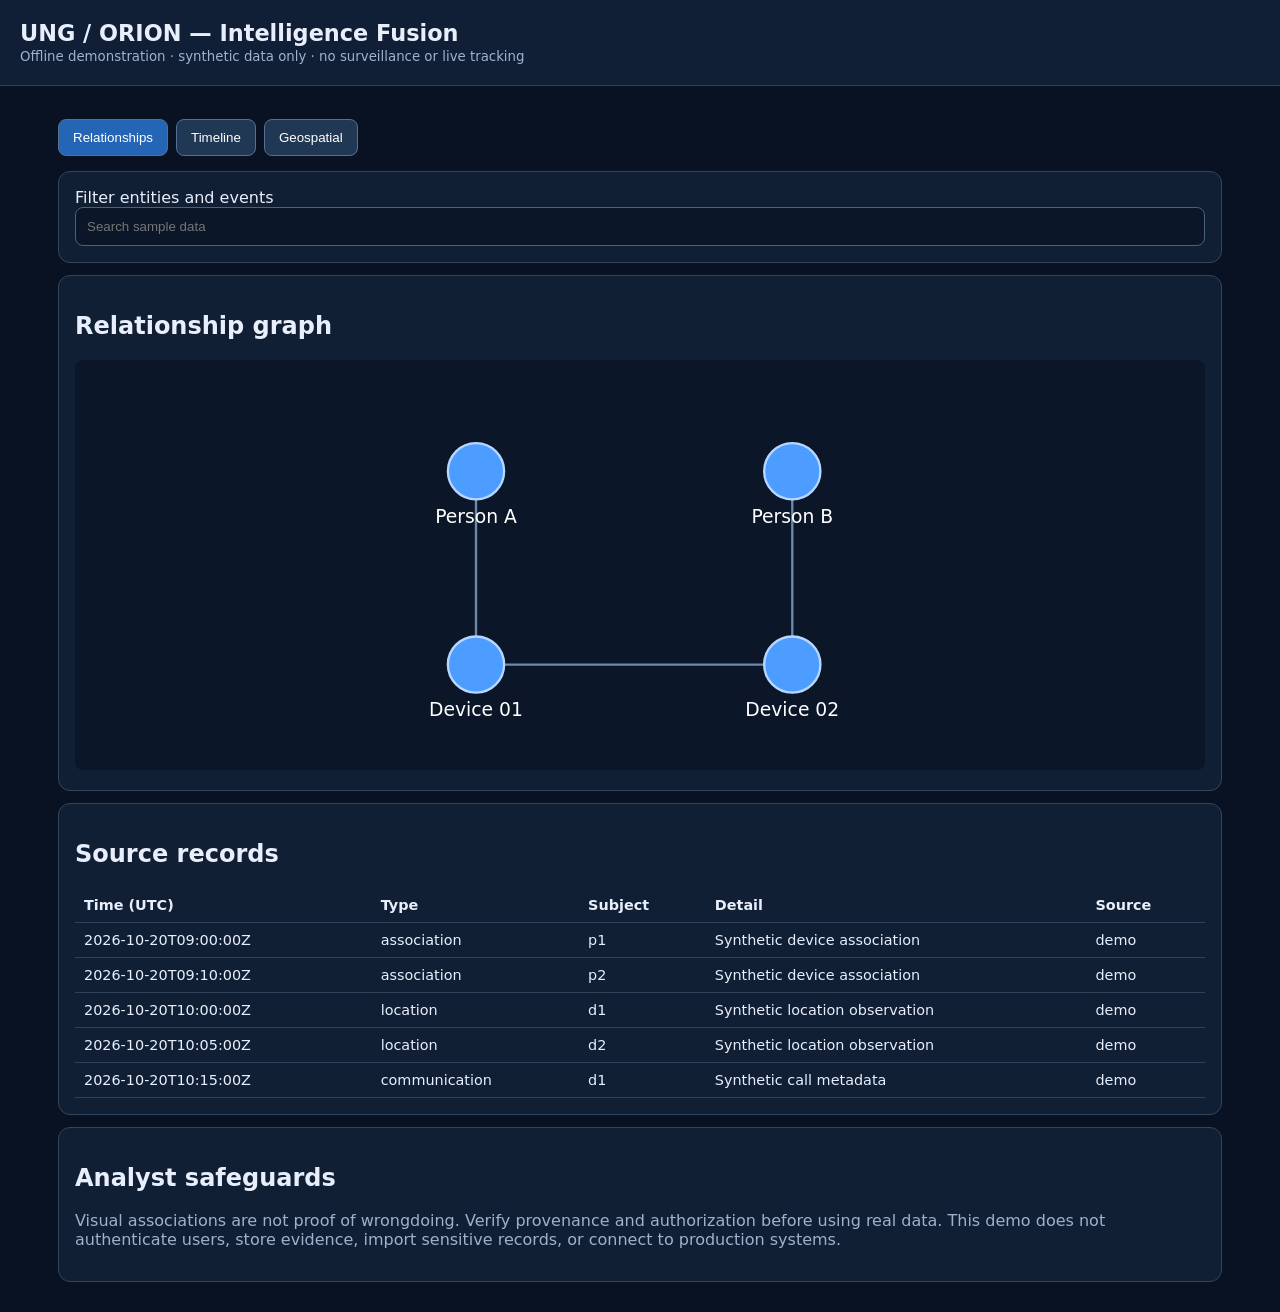
==== intelligence-fusion/index.html @ 8c1bbd1b "Add ORION intelligence fusion mobile demo: intelligence-fusion/index.html" ====
<!doctype html>
<html lang="en"><head><meta charset="utf-8"><meta name="viewport" content="width=device-width,initial-scale=1">
<title>UNG ORION | Intelligence Fusion Demo</title>
<style>
:root{font-family:system-ui,-apple-system,sans-serif;color:#e8eefb;background:#081222}
*{box-sizing:border-box}body{margin:0}header{padding:20px;background:#111f36;border-bottom:1px solid #2b415d}h1{margin:0;font-size:1.4rem}small,.muted{color:#9cb2ce}
main{max-width:1200px;margin:auto;padding:18px}nav{display:flex;gap:8px;flex-wrap:wrap;margin:15px 0}
button{background:#203854;border:1px solid #547092;color:#fff;border-radius:8px;padding:10px 14px;cursor:pointer}
button[aria-pressed=true]{background:#2465b5}section{background:#101f34;border:1px solid #31465e;border-radius:12px;padding:16px;margin:12px 0}
svg{width:100%;height:auto;max-height:410px;background:#0b1729;border-radius:8px}
table{width:100%;border-collapse:collapse;font-size:.9rem}td,th{text-align:left;padding:9px;border-bottom:1px solid #304259}
input{padding:11px;border-radius:8px;background:#0b1729;border:1px solid #49627d;color:white;width:100%}
.dot{fill:#4d9cff;stroke:#b8d7ff;stroke-width:2}.link{stroke:#6d89ac;stroke-width:2}
@media(min-width:850px){.two{display:grid;grid-template-columns:1fr 1fr;gap:12px}}
</style></head><body>
<header><h1>UNG / ORION — Intelligence Fusion</h1><small>Offline demonstration · synthetic data only · no surveillance or live tracking</small></header>
<main><nav><button id="graphBtn" aria-pressed="true">Relationships</button><button id="timelineBtn">Timeline</button><button id="mapBtn">Geospatial</button></nav>
<section><label for="search">Filter entities and events</label><input id="search" placeholder="Search sample data"></section>
<section id="view" aria-live="polite"></section>
<section><h2>Source records</h2><div style="overflow:auto"><table><thead><tr><th>Time (UTC)</th><th>Type</th><th>Subject</th><th>Detail</th><th>Source</th></tr></thead><tbody id="records"></tbody></table></div></section>
<section><h2>Analyst safeguards</h2><p class="muted">Visual associations are not proof of wrongdoing. Verify provenance and authorization before using real data. This demo does not authenticate users, store evidence, import sensitive records, or connect to production systems.</p></section></main>
<script>
"use strict";
const entities=[{id:"p1",label:"Person A",kind:"person",x:120,y:95},{id:"p2",label:"Person B",kind:"person",x:390,y:95},{id:"d1",label:"Device 01",kind:"device",x:120,y:260},{id:"d2",label:"Device 02",kind:"device",x:390,y:260}];
const events=[
{id:"e1",ts:"2026-10-20T09:00:00Z",kind:"association",a:"p1",b:"d1",description:"Synthetic device association",source:"demo"},
{id:"e2",ts:"2026-10-20T09:10:00Z",kind:"association",a:"p2",b:"d2",description:"Synthetic device association",source:"demo"},
{id:"e3",ts:"2026-10-20T10:00:00Z",kind:"location",a:"d1",lat:33.850,lon:-84.010,description:"Synthetic location observation",source:"demo"},
{id:"e4",ts:"2026-10-20T10:05:00Z",kind:"location",a:"d2",lat:33.851,lon:-84.011,description:"Synthetic location observation",source:"demo"},
{id:"e5",ts:"2026-10-20T10:15:00Z",kind:"communication",a:"d1",b:"d2",description:"Synthetic call metadata",source:"demo"}];
const el=id=>document.getElementById(id);let mode="graph";
function escapeHtml(s){return String(s??"").replace(/[&<>"']/g,c=>({"&":"&amp;","<":"&lt;",">":"&gt;",'"':"&quot;","'":"&#39;"}[c]));}
function render(){
const q=el("search").value.toLowerCase(),filtered=events.filter(e=>JSON.stringify(e).toLowerCase().includes(q));let out="";
if(mode==="graph"){
const ids=new Set(filtered.flatMap(e=>[e.a,e.b].filter(Boolean)));const nodes=entities.filter(e=>ids.has(e.id)||e.label.toLowerCase().includes(q));
out='<h2>Relationship graph</h2><svg viewBox="0 0 520 350" role="img" aria-label="Synthetic relationship graph">';
for(const e of filtered){if(!e.b)continue;const a=entities.find(n=>n.id===e.a),b=entities.find(n=>n.id===e.b);if(a&&b)out+='<line class="link" x1="'+a.x+'" y1="'+a.y+'" x2="'+b.x+'" y2="'+b.y+'"/>';}
for(const n of nodes)out+='<circle class="dot" cx="'+n.x+'" cy="'+n.y+'" r="24"/><text fill="white" text-anchor="middle" x="'+n.x+'" y="'+(n.y+44)+'">'+escapeHtml(n.label)+'</text>';
out+='</svg>';
}else if(mode==="timeline"){
out='<h2>Event timeline</h2>'+filtered.map(e=>'<p><strong>'+escapeHtml(e.ts)+'</strong> · '+escapeHtml(e.kind)+' · '+escapeHtml(e.description)+'</p>').join('');
}else{
const points=filtered.filter(e=>Number.isFinite(e.lat)&&Number.isFinite(e.lon));
out='<h2>Geospatial observations (schematic, not a street map)</h2><svg viewBox="0 0 520 300" role="img" aria-label="Relative positions of synthetic location observations"><path d="M0 80 H520 M0 160 H520 M0 240 H520 M130 0 V300 M260 0 V300 M390 0 V300" stroke="#273c56"/>';
for(const p of points){const x=260+(p.lon+84.0105)*120000,y=150-(p.lat-33.8505)*120000;out+='<circle cx="'+x+'" cy="'+y+'" r="9" fill="#ffb454"/><text x="'+(x+13)+'" y="'+(y-10)+'" fill="white">'+escapeHtml(p.a)+'</text>';}
out+='</svg><p class="muted">Coordinates are fabricated. This schematic uses a local linear projection and is not suitable for navigation.</p>';
}
el("view").innerHTML=out;
el("records").innerHTML=filtered.map(e=>'<tr><td>'+escapeHtml(e.ts)+'</td><td>'+escapeHtml(e.kind)+'</td><td>'+escapeHtml(e.a)+'</td><td>'+escapeHtml(e.description)+'</td><td>'+escapeHtml(e.source)+'</td></tr>').join('');
for(const name of ["graph","timeline","map"])el(name+"Btn").setAttribute("aria-pressed",String(name===mode));
}
for(const name of ["graph","timeline","map"])el(name+"Btn").addEventListener("click",()=>{mode=name;render()});
el("search").addEventListener("input",render);render();
</script></body></html>
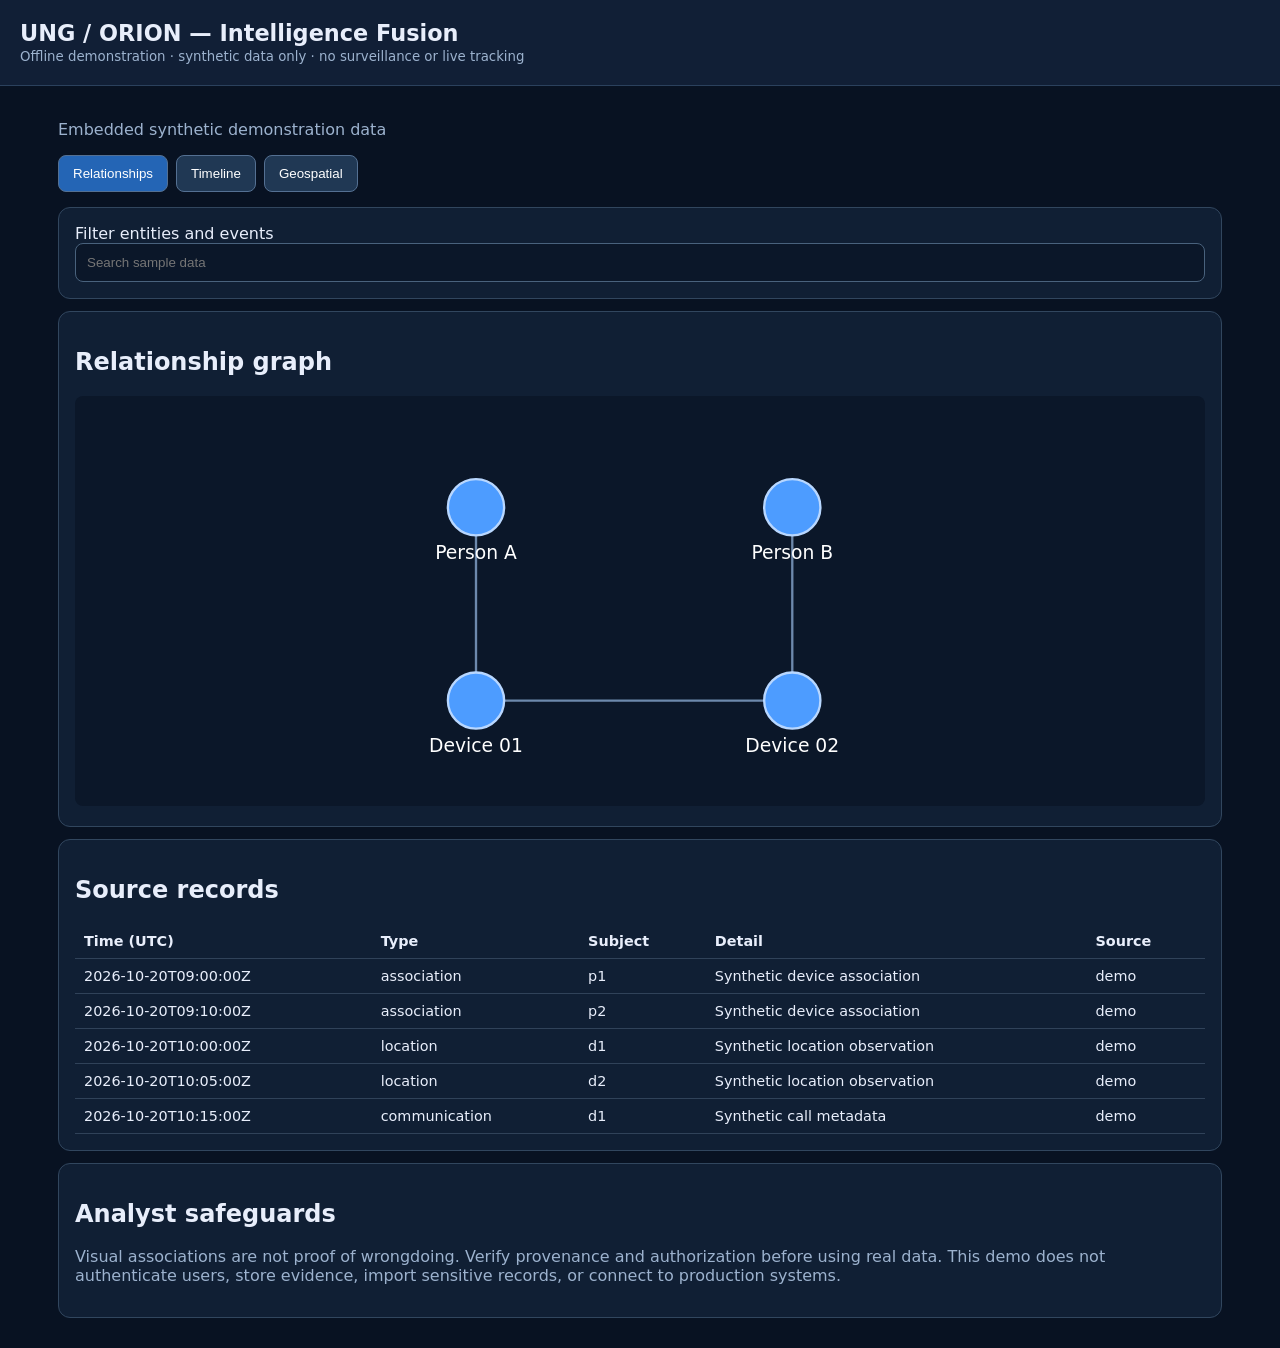
==== commit 24c3e4a5: "Connect ORION mobile demo to local synthetic fusion API with offline fallback" ====
--- a/intelligence-fusion/index.html
+++ b/intelligence-fusion/index.html
@@ -14,7 +14,7 @@
 @media(min-width:850px){.two{display:grid;grid-template-columns:1fr 1fr;gap:12px}}
 </style></head><body>
 <header><h1>UNG / ORION — Intelligence Fusion</h1><small>Offline demonstration · synthetic data only · no surveillance or live tracking</small></header>
-<main><nav><button id="graphBtn" aria-pressed="true">Relationships</button><button id="timelineBtn">Timeline</button><button id="mapBtn">Geospatial</button></nav>
+<main><p id="sourceStatus" class="muted">Embedded synthetic demonstration data</p><nav><button id="graphBtn" aria-pressed="true">Relationships</button><button id="timelineBtn">Timeline</button><button id="mapBtn">Geospatial</button></nav>
 <section><label for="search">Filter entities and events</label><input id="search" placeholder="Search sample data"></section>
 <section id="view" aria-live="polite"></section>
 <section><h2>Source records</h2><div style="overflow:auto"><table><thead><tr><th>Time (UTC)</th><th>Type</th><th>Subject</th><th>Detail</th><th>Source</th></tr></thead><tbody id="records"></tbody></table></div></section>
@@ -52,4 +52,27 @@
 }
 for(const name of ["graph","timeline","map"])el(name+"Btn").addEventListener("click",()=>{mode=name;render()});
 el("search").addEventListener("input",render);render();
+// Refresh demonstration records from the local read-only API when available.
+// Static file previews continue to use the embedded synthetic records.
+async function refreshFromApi(){
+  if(location.protocol==="file:")return;
+  try{
+    const response=await fetch("./api/v1/fusion",{cache:"no-store"});
+    if(!response.ok)return;
+    const data=await response.json();
+    if(data.synthetic!==true||!Array.isArray(data.entities)||!Array.isArray(data.events))return;
+    const names=new Map(data.entities.map(x=>[x.id,x.label]));
+    const converted=data.events.map(e=>({
+      id:e.id,ts:e.timestamp,kind:e.type,a:e.subjects?.[0],b:e.subjects?.[1],
+      lat:e.lat,lon:e.lon,source:e.source,
+      description:e.type==="location"?"Synthetic location observation":
+        e.type==="communication"?"Synthetic call metadata":"Synthetic device association"
+    }));
+    if(converted.length){events.splice(0,events.length,...converted);render();}
+    const banner=document.getElementById("sourceStatus");
+    if(banner)banner.textContent="Connected to local synthetic demonstration API";
+  }catch(_error){/* Embedded demo remains usable without a server. */}
+}
+refreshFromApi();
+
 </script></body></html>
